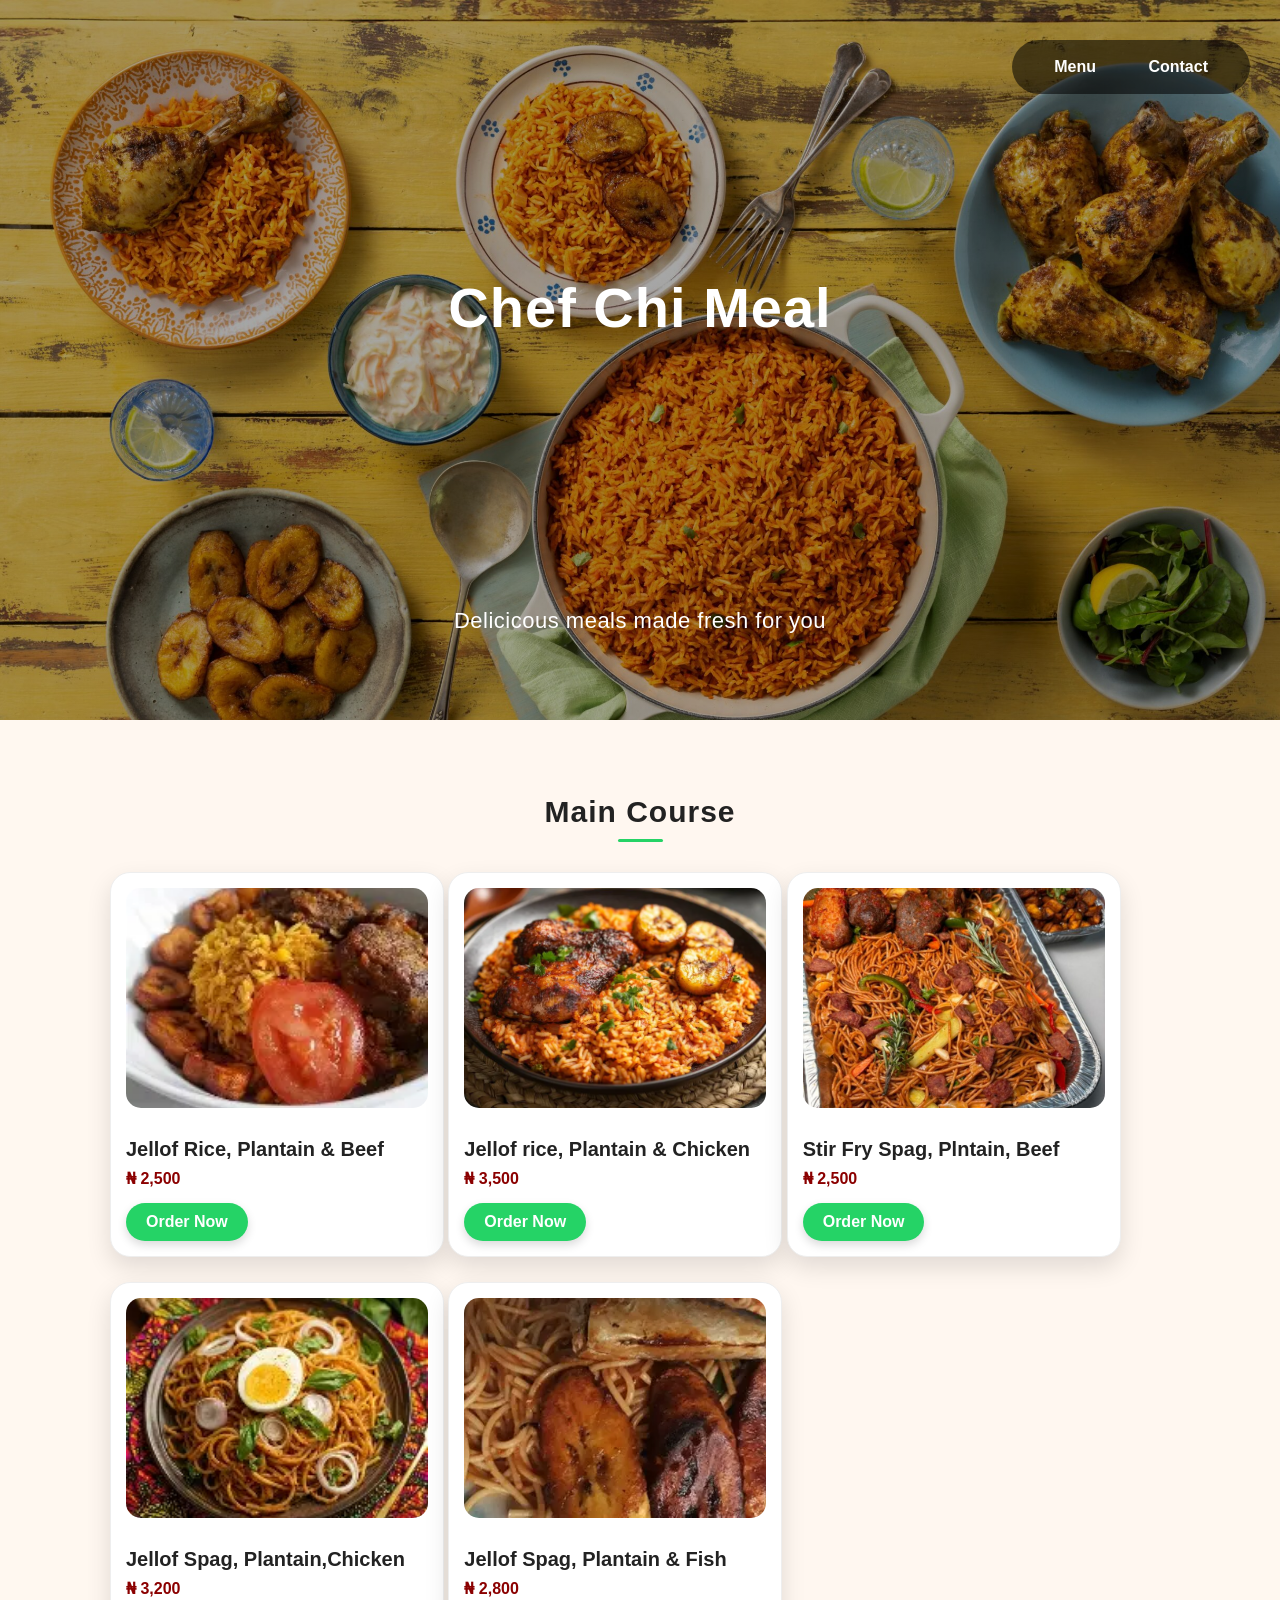
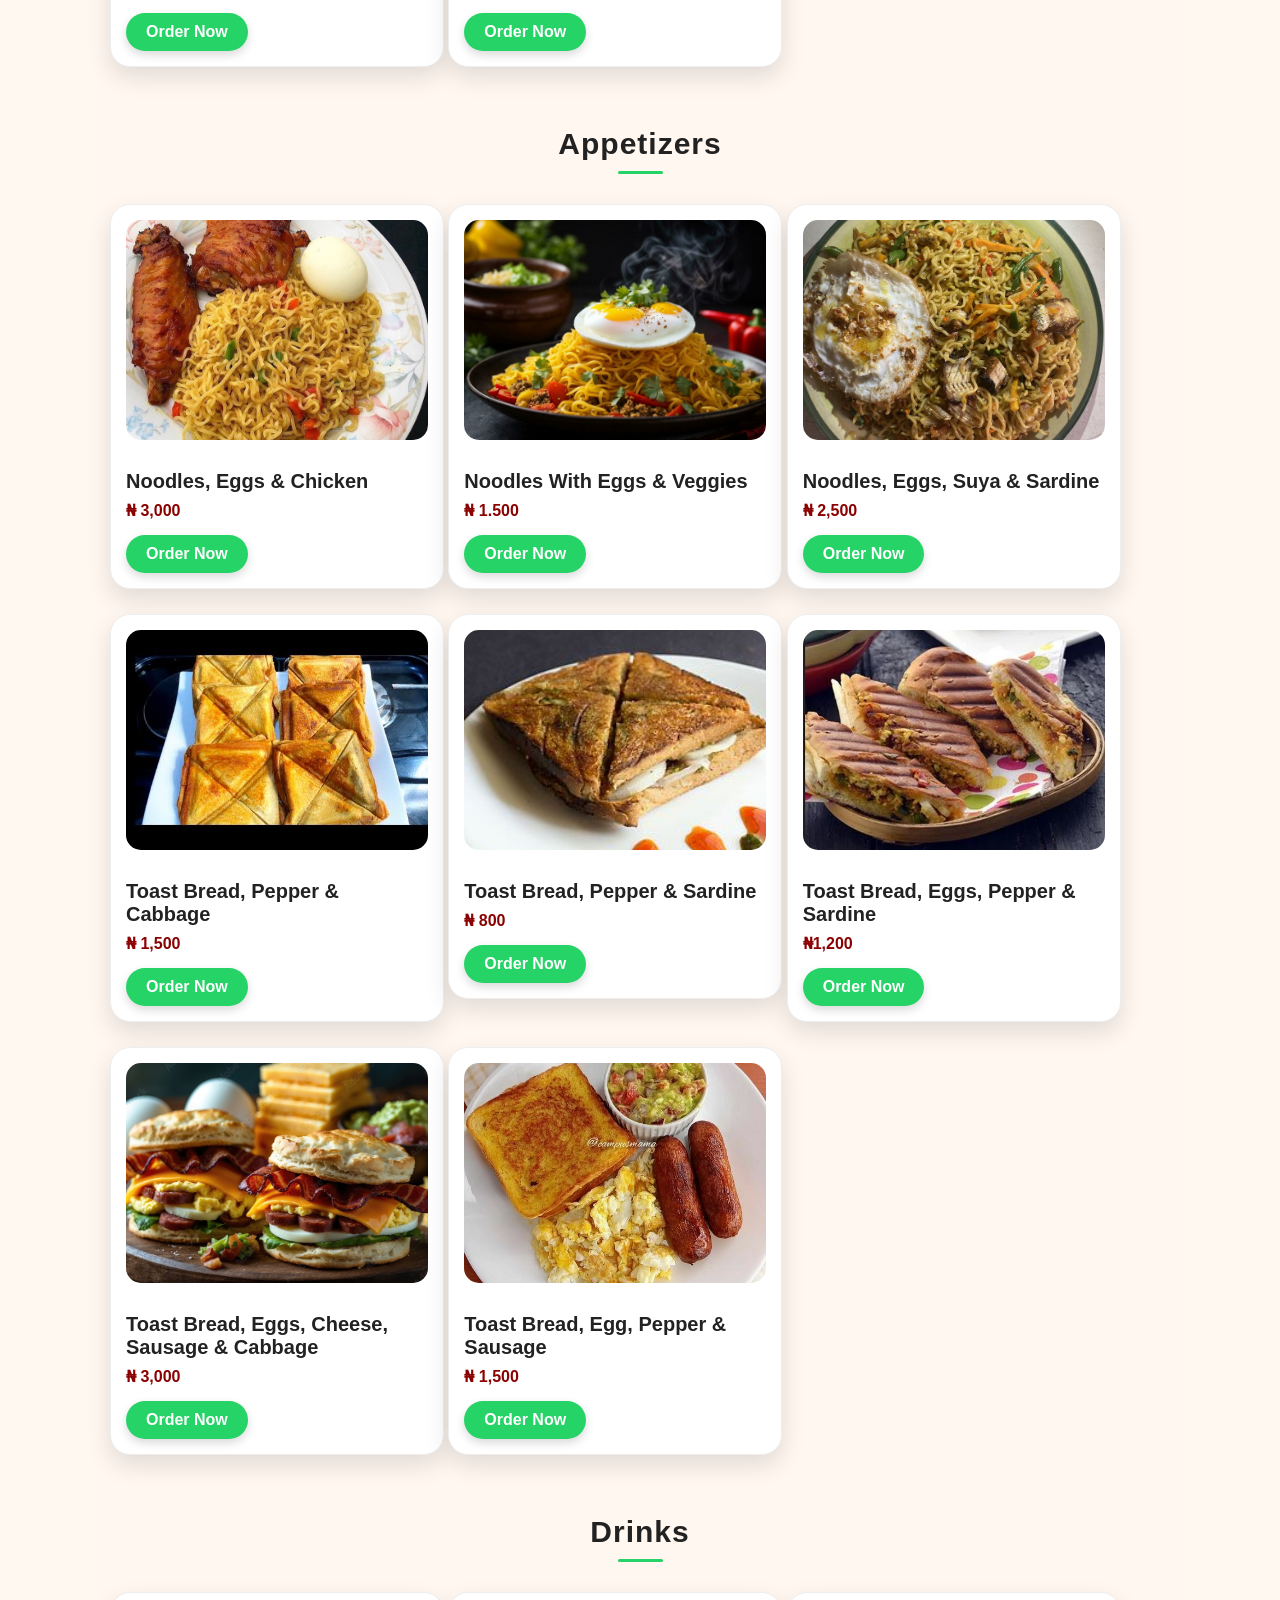
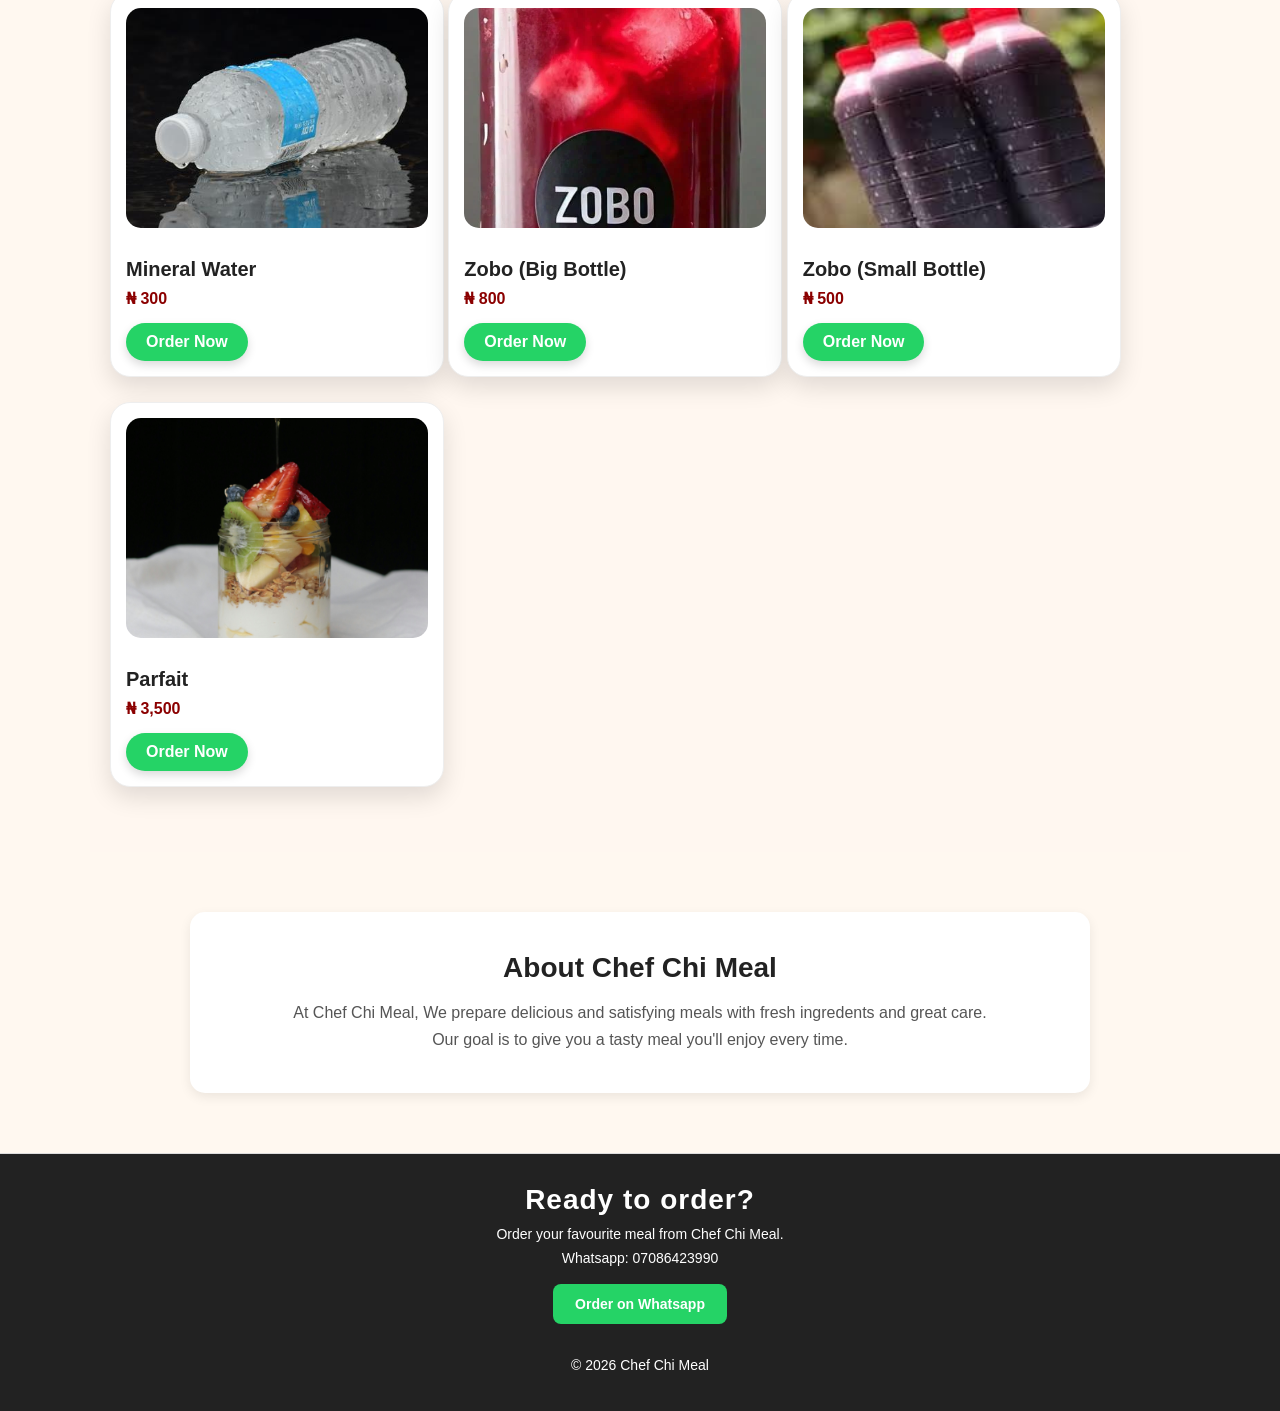
==== index.html @ d4191539 "Add initial HTML structure, CSS styles, and images for Chef Chi Meal website" ====
<html>
    <html lang="UTF-8">
        <head>
        <meta name="viewport" content="width=device-width," inital-scale="1.0">
        <title>Chef chi  Meal </title>
        <link rel="stylesheet" href="style.css">
        </head>

        <body>

            <header>
                <nav>
                    <a href="#menu">Menu</a>
                    <a href="#contact">Contact</a>
                    </nav>
                    <div>
                <h1>Chef Chi Meal</h1>
                <p>Delicicous meals made fresh for you</p>
                </div>
                </header>

                <main id="menu">
                    <h2>Main Course</h2>
                    <div>
                        <img src="images/jollof-beef.jpg" alt="Jellof Rice, Plantain and Beef">
                        <h3>Jellof Rice, Plantain & Beef</h3>
                        <p>&#8358; 2,500</p>

                        <a href="order.html?name=Jellof%20Rice%2C%20Plantain%20%26%20Beef=2500">Order Now</a>
                        </div>
                        
                        <div>
                            <img src="images/jollof-chicken.jpg" alt="Jellof Rice, Plantain and Chicken">
                            <h3>Jellof rice, Plantain & Chicken</h3>
                            <p>&#8358; 3,500</p>
             <a href="order.html?name=Jellof%20Rice%2C%20Plantain%20%26%20Chicken=3500">Order Now</a>
                            </div>

                            <div>
             <img src="images/stir-fry-spag.jpg" alt="Stir Fry Spaghetti, Plantain and Beef">
                                <h3>Stir Fry Spag, Plntain, Beef</h3>
                                <p>&#8358; 2,500</p>
                                <a href="order.html?name=Stir%20Fry%20Spag%2C%20Plantain%20%26%20Beef=2500">Order Now</a>
                                </div>

                                <div>
                                    <img src="images/jellof-spag-chicken.jpg" alt="Jellof Spaghetti, Plantain and Chicken">
                                    <h3>Jellof Spag, Plantain,Chicken</h3>
                                    <p>&#8358; 3,200</p>
             <a href="order.html?name=Jellof%20Spag%2C%20Plantain%20%26%20Chicken&price=3200">Order Now</a>
                                    </div>

                                    <div>
                                        <img src="images/jellof-spag-fish.jpg" alt="Jellof Spaghetti, Plantain and Fish">
  <h3>Jellof Spag, Plantain & Fish</h3>
                 <p>&#8358; 2,800</p>
         <a href="order.html?name=Jellof%20Spag%2C%20Plantain%20%26%20Fish=2800">Order Now</a>
                             </div>
                             
                             

                             <h2>Appetizers</h2>

                             <div>
                                <img src="images/indomie-egg-chicken.jpg" alt="Noodles, Eggs and Chcken">
                                <h3>Noodles, Eggs & Chicken</h3>
                                <p>&#8358; 3,000</p>
                                <a href="order.html?name=Noodles%2C%20Eggs%20%26%20Chicken=3000">Order Now</a>
                                </div>

                                <div>
                                    <img src="images/noodles-eggs-veggies.jpg" alt="Noodles With Eggs and Veggies">
                                    <h3>Noodles With Eggs & Veggies</h3>
                                    <p>&#8358; 1.500</p>
                                    <a href="order.html?name=Noodles%20With%20Eggs%20%26%20Veggies=1500">Order Now</a>
                                    </div>

                                    <div>
                                        <img src="images/noodles-suya-sardine.jpg" alt-Noodles, Eggs, Suya and Sardine>
               <h3>Noodles, Eggs, Suya & Sardine</h3>
               <p>&#8358; 2,500</p>
               <a href="order.html?name=Noodles%2C%20Eggs%2C%20Suya%20%26%20Sardine=2500">Order Now</a>
               </div>

               <div>
                <img src="images/toast-pepper-cabbage.jpg" alt="Toast Bread, Pepper and Cabbage">
                <h3>Toast Bread, Pepper & Cabbage</h3>
                <p>&#8358; 1,500</p>
                <a href="order.html?name=Toast%20Bread%2C%20Pepper%20%26%20Cabbage=1500">Order Now</a>
                </div>

                <div>
                    <img src="images/toast-pepper-sardine.jpg" alt="Toast Bread, Pepper and Sardine">
                    <h3>Toast Bread, Pepper & Sardine</h3>
                    <p>&#8358; 800</p>
                    <a href="order.html?name=Toast%20Bread%2C%20Pepper%20%26%20Sardine=800">Order Now</a>
                    </div>

                    <div>
                        <img src="images/toast-eggs-pepper-sardine.jpg" alt="Toast Bread, Eggs, Pepper and Sardne">
                        <h3>Toast Bread, Eggs, Pepper & Sardine</h3>
                        <p>&#8358;1,200</p>
                        <a href="order.html?name=Toast%20Bread%2C%20Eggs%2C%20Pepper%20%26%20Sardine=1200">Order Now</a>
                        </div>

                        <div>
                            <img src="images/toast-eggs-cheese-sausage-cabbage.jpg" alt="Toast Bread, Eggs, Cheese, Sausage and Cabbage">
          <h3>Toast Bread, Eggs, Cheese, Sausage & Cabbage</h3>
                 <p>&#8358; 3,000</p>
 <a href="order.html?name=Toast%20Bread%2C%20Eggs%2C%20Cheese%2C%20Sausage%20%26%20Cabbage=3000">Order Now</a>
                 </div>

                 <div>
                    <img src="images/toast-egg-pepper-sausage.jpg" alt="Toast Bread, Egg, Pepper and Sausage">
                    <h3>Toast Bread, Egg, Pepper & Sausage</h3>
                    <p>&#8358; 1,500</p>
                    <a href="order.html?name=Toast%20Bread%2C%20Eggs%2C%20Pepper%20%26%20Sausage=1500">Order Now</a>
                    </div>

                    <h2>Drinks</h2>
                    <div>
                        <img src="images/mineral-water.jpg" alt="Mineral Water">
                        <h3>Mineral Water</h3>
                        <p>&#8358; 300</p>
                        <a href="order.html?name=Mineral%20Water=300">Order Now</a>
                        </div>

                        <div>
                            <img src="images/zobo-big.jpg" alt="Zobo Big Bottle">
                            <h3>Zobo (Big Bottle)</h3>
                            <p>&#8358; 800</p>
                            <a href="order.html?name=Zobo%20%28Big%20Bottle%29=800">Order Now</a>
                            </div>

                            <div>
                                <img src="images/zobo-small.jpg" alt="Zobo Small Bottle">
                                <h3>Zobo (Small Bottle)</h3>
                                <p>&#8358; 500</p>
                                <a href="order.html?name=Zobo%20%28Small%20Bottle%29=500">Order Now</a>
                                </div>

                                <div>
                                    <img src="images/parfait.jpg" alt="Parfait">
                                    <h3>Parfait</h3>
                                    <p>&#8358; 3,500</p>
                                    <a href="order.html?name=Parfait=3500">Order Now</a>
                                    </div>

                                    </main>
                                    
                                    <section id="about">
                                        <h2>About Chef Chi Meal</h2>
                        <p>At Chef Chi Meal, We prepare delicious and satisfying meals with fresh ingredents and great care. Our goal is to give you a tasty meal you'll enjoy every time.</p>
</section>
                                    <footer id="contact">
                             <h2>Ready to order?</h2>
             <p>Order your favourite meal from Chef Chi Meal.</p>
             
             <p>Whatsapp: 07086423990</p>
             <a href="https://wa.me/23407086423990">
                Order on Whatsapp
             </a>
             
             
             <p>&copy; 2026 Chef Chi Meal</P
             </footer>

             </body>
             </html>
---- style.css ----
html {
        scroll-behaviour: smooth;
     }

     * {
    margin: 0;
    padding: 0;
    box-sizing: border-box;
}

body {
    font-family: Arial, sans-serif;
    background-color: #fff8f0;
    color: white;
}

header {
    text-align: center;
    padding: 80px 20px;
    height: 80vh;
    background-image: linear-gradient(rgba(0, 0, 0, 0.35),rgba(0, 0, 0, 0.35)), url("images/hero-food2.jpg");
    background-size: cover;
    background-position: center center;
    background-attachment: fixed;
    color: white;
}

header h1 {
    font-size: 56px;
    margin-bottom: 18px;
    letter-spacing: 1px;
    text-align: center;
    padding: 250px;
}

header  p {
    font-size: 22px;
    letter-spacing: 0.5px;
    color: #ffffff;
}

main {
    max-width: 1000px;
    margin: 30px auto;
    padding: 0 20px;
    background-color: #fff7f0;
}
main h2 {
    text-align: center;
    margin: 50px 0 25px;
    color: #8b0000;
    font-size: 32px;
    letter-spacing: 1px;
}

main div {
    background-color: white;
    padding: 15px;
    margin-bottom: 25px;
    border-radius: 20px;
    box-shadow: 0 10px 25px rgba(0, 0, 0, 0.12);
    border: 1px solid #eee;
    width: 31.5%;
    display: inline-block;
    vertical-align: top;
    transition: 0.3s;
}

main div:hover {
    transform: translateY(-7px);
}


main div h3 {
    margin-bottom: 10px;
    color: #222;
    font-size: 18px;
}

main div p {
    font-weight: bold;
    font-size: 16px;
    color: #8b0000;
}

main div a {
display: inline-block;
margin-top: 15px;
padding: 10px 20px;
background-color: #25D366;
color: white;
text-decoration: none;
border-radius: 25px;
font-weight: bold;
transition: 0.3s;
box-shadow: 0 4px 10px rgba(0,0,0,0.15);
}

main div a:hover {
    opacity: 0.8;
    transform: translateY(-3px);
}

#about {
    max-width: 900px;
    margin: 60px auto;
    padding: 40px 25px;
    text-align: center;
    color: #333;
    background-color:white;
    border-radius: 15px;
    box-shadow: 0 4px 12px rgba(0, 0, 0, 0.08);
}
#about h2 {
    color: #8b0000;
    margin-bottom: 15px;
}
#about p {
    max-width: 700px;
    margin: 0 auto;
    line-height: 1,7;
}



footer {
    text-align: center;
    padding: 60px 20px;
    background-color: #222;
    color: white;
}

footer h2 {
    font-size: 28px;
    margin-bottom: 10px;
    letter-spacing: 1px
}

footer p {
    margin-bottom: 10px;
}

footer a {
    display: inline-block;
    margin: 25px 0;
    padding: 14px 28px;
    background-color: #25D366;
    color: white;
    text-decoration: none;
    border-radius: 25px;
    font-weight: bold;
}

footer a:hover {
    opacity: 0.8;
}

main div img {
    width: 100%;
    height: 230px;
    object-fit: cover;
    border-radius: 14px;
    margin-bottom: 15px;
    transition: 0.4s;
}

main div img:hover {
    transform: scale(1.05);
}

header nav {
    margin-bottom: 30px;
}
header nav a {
    color: white;
    text-decoration: none;
    margin: 0 18px;
    font-weight: bold;
    font-size: 18px;
    transition: 0.3s;
}

header nav a: hover {
    opacity: 0.8;
    transform: translateY(-2px);
}

@media (max-width: 600px) {
    main div {
        width: 100%;
        margin-bottom: 15px;
        padding: 15px;
    }
    header h1 {
        font-size: 38px;
}
header nav a {
    margin: 0 8px;
}
}

back-menu {
    display: inline-block;
    margin-top: 15px;
    padding: 10px 20px;
    color: #25D366;
    text-decoration: none;
    font-weight: bold;
    border: 2px solid #25D366;
    border-radius: 5px;
}

footer {
    text-align: center;
    padding: 20px;
    margin-top: 30px;
    font-size: 14px;
    border-top: 1px solid #ddd;
}

@media (max-width: 600px) {
    main div img {
        width: 100%;
        height: auto;
        border-radius: 12px;
    }
}

@media (max-width: 600px) {
    main div a {
        display: inline-block;
        padding: 12px 20px;
        font-size: 16px;
    }
}

footer {
    background-color: #222;
    color: white;
    text-align: center;
    padding: 30px 20px;
    margin-top: 40px;
}

footer h2 {
    margin-bottom: 10px;
}

footer p {
    margin: 8px 0;
}

footer a {
    display: inline-block;
    margin-top: 10px;
    padding: 12px 22px;
    background-color: #25D366;
    color: white;
    text-decoration: none;
    border-radius: 8px;
    font-weight: bold;
}

footer a:hover {
    background-color: #1ebe5d;
}

#about {
    padding: 40px 20px;
    text-align: center;
    bacground-color: #fff7f0;
}

#about h2 {
    font-size: 28px;
    color: #222;
    margin-bottom: 15px;
}

#about p {
    max-width: 700px;
    margin: 0 auto;
    line-height: 1.7;
    color: #555;
}

header {
    padding: 25px 20px;
    text-align: center;
}

header nav {
    margin-top: 15px;
}

header nav a {
    display: inline-block;
    padding: 8px 12px;
    text-decoration: none;
}

main {
    max-width: 1100px;
    margin: 0 auto;
    padding: 40px 20px;
}

main h2 {
    width: 100%;
    text-align: center;
    margin: 35px 0 20px;
    color: #222;
    font-size: 30px;
}

header nav {
    position: absolute;
    top: 25px;
    right: 30px;
}

header nav a {
    color: white;
    margin: 0 12px;
    font-weight: bold;
    font-size: 16px;
    text-decoration: none;
}

header nav a:hover {
    color: #ffd166;
}

header nav {
    background-color: rgba(0, 0, 0, 0.55);
    padding: 10px 18px;
    border-radius: 30px;
}

main div img {
    width: 100%;
    height: 220px;
    object-lift: cover;
    border-radius: 15px;
}

main div h3 {
    font-size: 20px;
    margin: 15px 0 8px;
    color: #222;
}

main h2 {
    position: relative;
    padding-bottom: 10px;
}

main h2::after {
    content: "";
    display: block;
    width: 45px;
    height: 3px;
    background-color: #25D366;
    margin: 10px auto 0;
    border-radius: 5px;
}
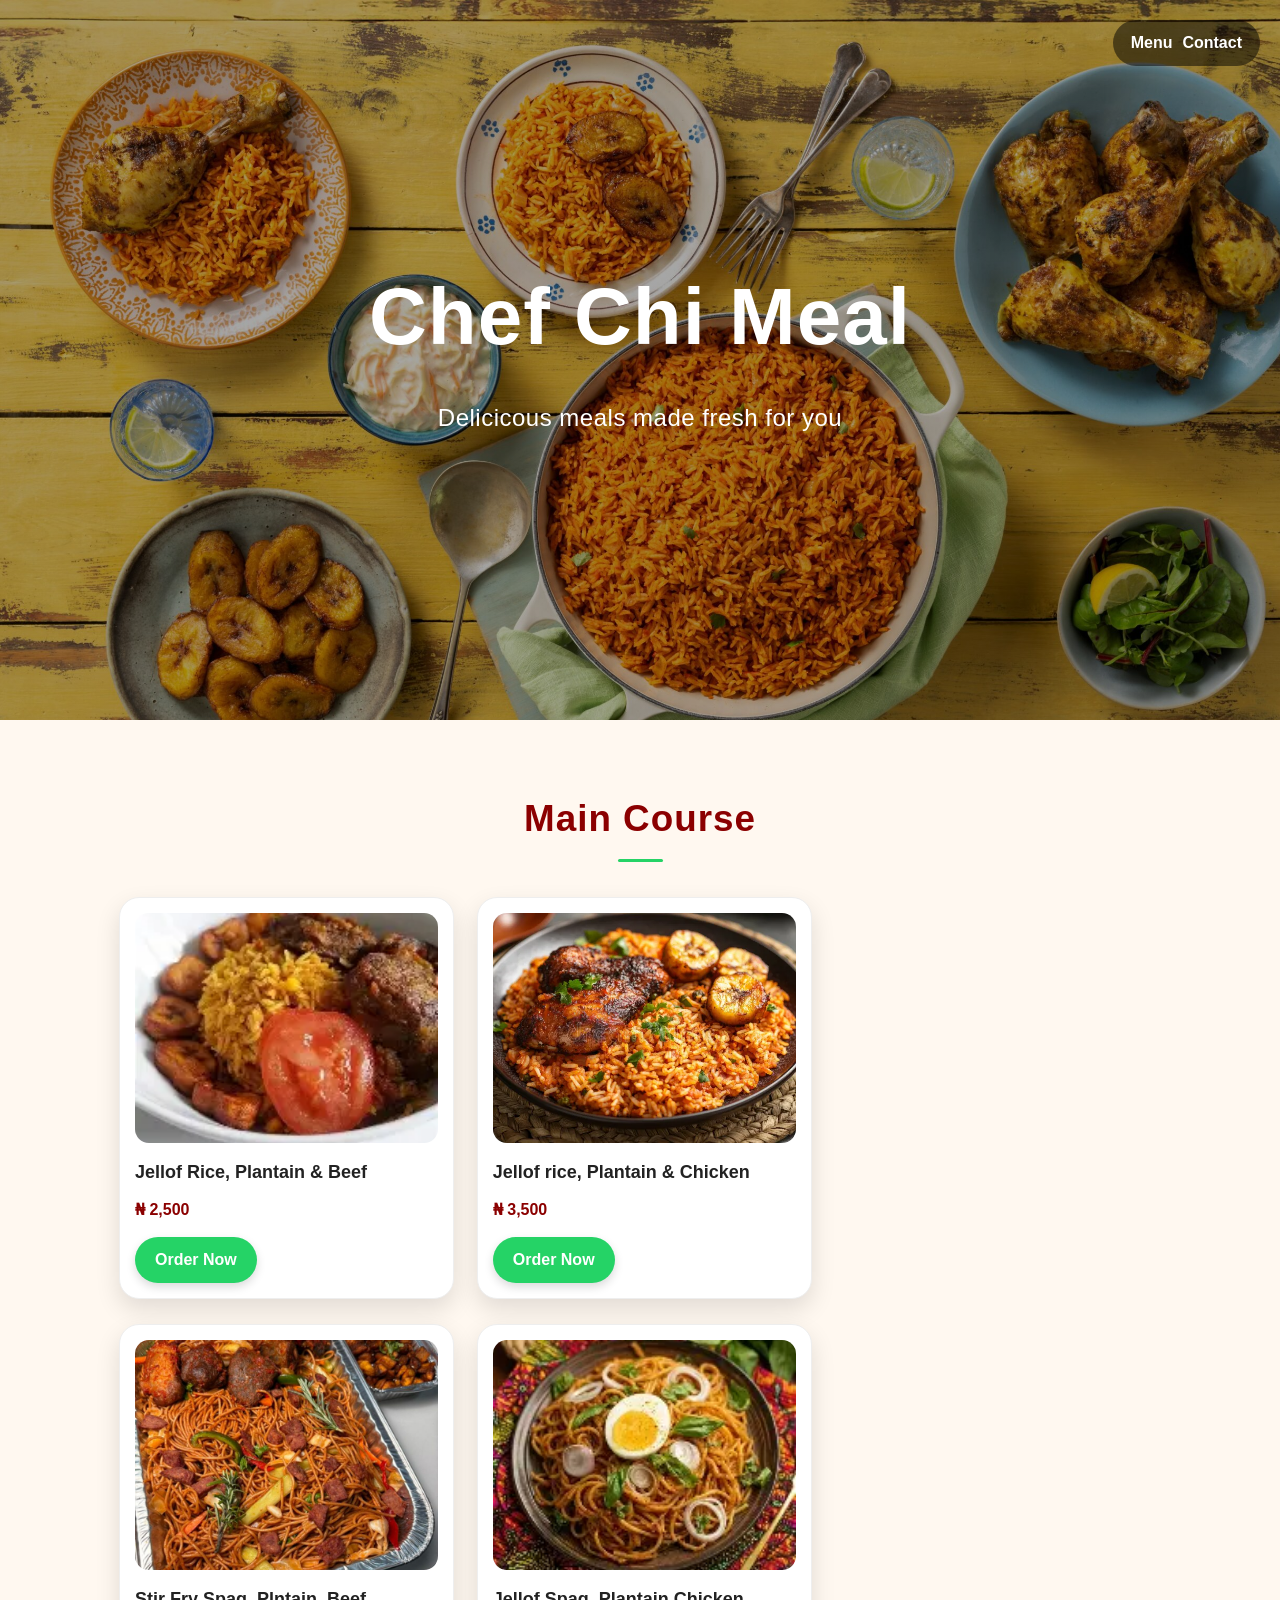
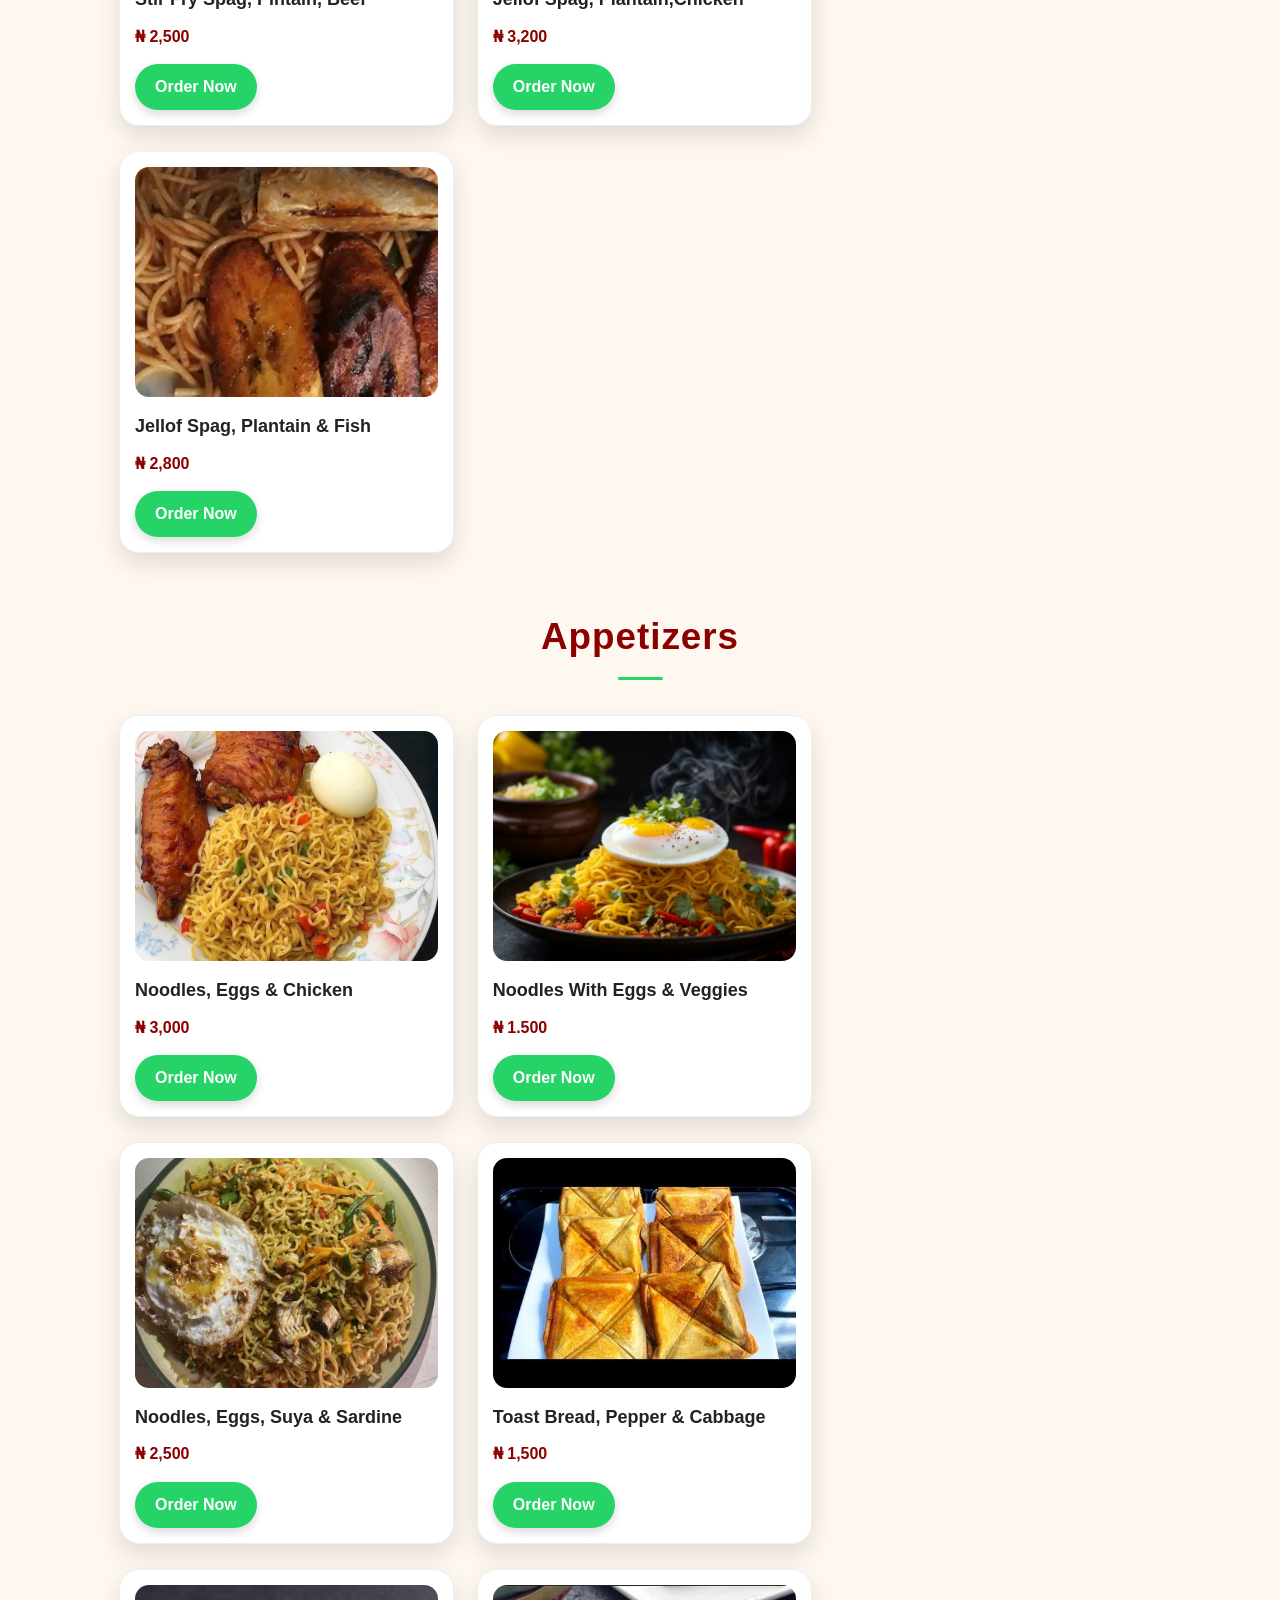
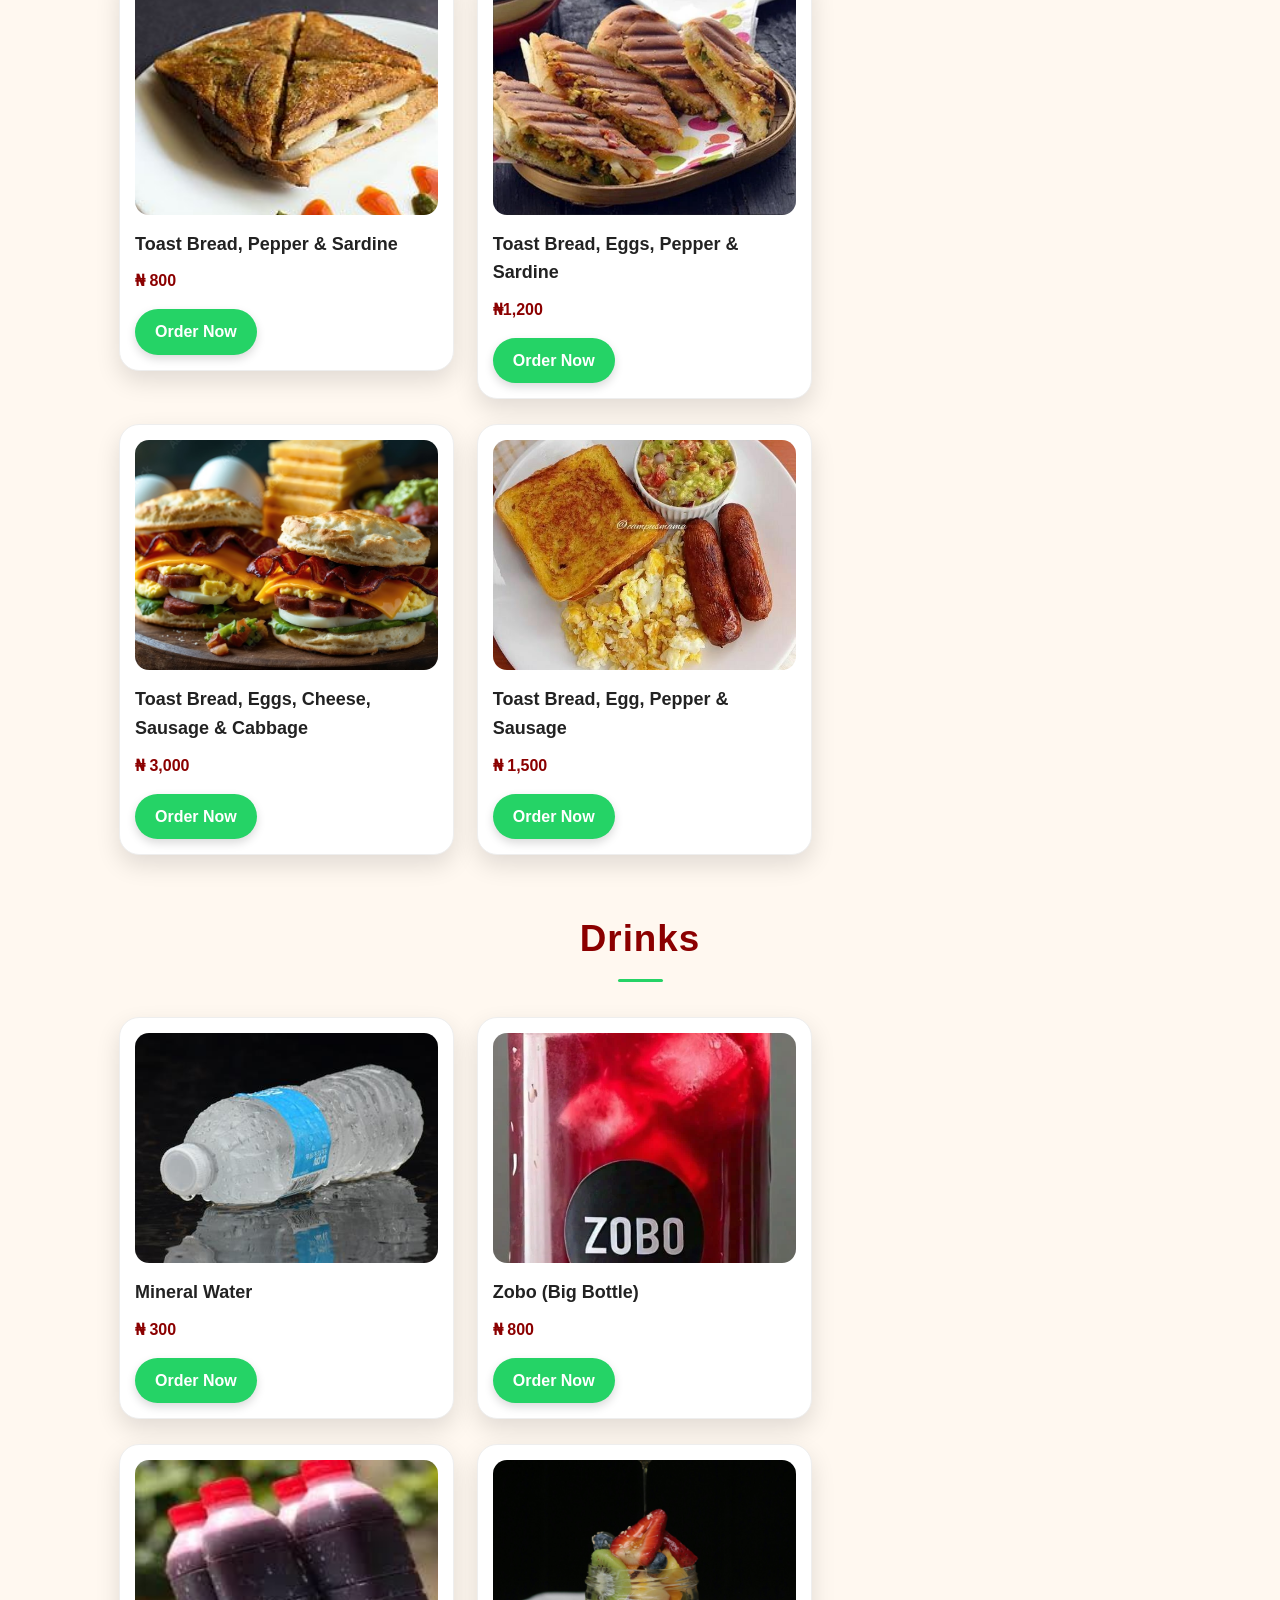
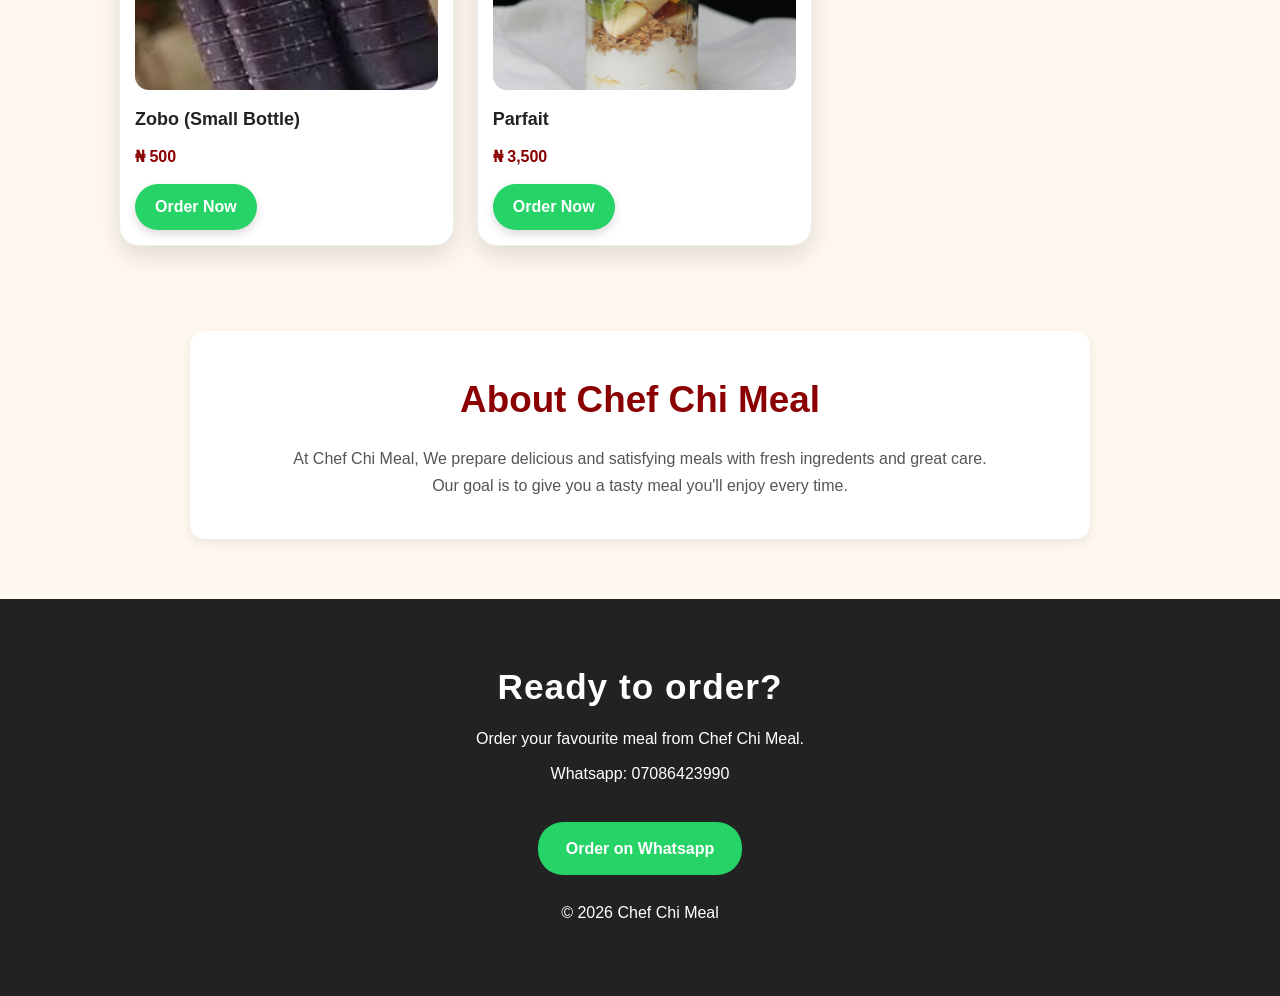
==== commit d6e0319b: "update message" ====
--- a/index.html
+++ b/index.html
@@ -9,10 +9,17 @@
         <body>
 
             <header>
-                <nav>
-                    <a href="#menu">Menu</a>
-                    <a href="#contact">Contact</a>
-                    </nav>
+                <nav class="main-nav" aria-label="Main navigation">
+                    <button class="menu-toggle" type="button" aria-label="Toggle menu" aria-expanded="false">
+                        <span></span>
+                        <span></span>
+                        <span></span>
+                    </button>
+                    <div class="nav-links">
+                        <a href="#menu">Menu</a>
+                        <a href="#contact">Contact</a>
+                    </div>
+                </nav>
                     <div>
                 <h1>Chef Chi Meal</h1>
                 <p>Delicicous meals made fresh for you</p>
@@ -165,6 +172,19 @@
              <p>&copy; 2026 Chef Chi Meal</P
              </footer>
 
+             <script>
+                const menuToggle = document.querySelector('.menu-toggle');
+                const navLinks = document.querySelector('.nav-links');
+
+                if (menuToggle && navLinks) {
+                    menuToggle.addEventListener('click', () => {
+                        const isExpanded = menuToggle.getAttribute('aria-expanded') === 'true';
+                        menuToggle.setAttribute('aria-expanded', String(!isExpanded));
+                        navLinks.classList.toggle('open');
+                    });
+                }
+             </script>
+
              </body>
              </html>
              
--- a/style.css
+++ b/style.css
@@ -1,8 +1,8 @@
      html {
-        scroll-behaviour: smooth;
-     }
-
-     * {
+    scroll-behavior: smooth;
+}
+
+* {
     margin: 0;
     padding: 0;
     box-sizing: border-box;
@@ -11,346 +11,110 @@
 body {
     font-family: Arial, sans-serif;
     background-color: #fff8f0;
-    color: white;
+    color: #222;
+    line-height: 1.6;
+}
+
+a {
+    text-decoration: none;
 }
 
 header {
-    text-align: center;
-    padding: 80px 20px;
-    height: 80vh;
-    background-image: linear-gradient(rgba(0, 0, 0, 0.35),rgba(0, 0, 0, 0.35)), url("images/hero-food2.jpg");
+    position: relative;
+    display: flex;
+    flex-direction: column;
+    justify-content: center;
+    align-items: center;
+    text-align: center;
+    padding: 30px 20px 60px;
+    min-height: 80vh;
+    background-image: linear-gradient(rgba(0, 0, 0, 0.35), rgba(0, 0, 0, 0.35)), url("images/hero-food2.jpg");
     background-size: cover;
     background-position: center center;
     background-attachment: fixed;
     color: white;
 }
 
+header nav {
+    position: absolute;
+    top: 20px;
+    right: 20px;
+    display: flex;
+    align-items: center;
+}
+
+.nav-links {
+    display: flex;
+    gap: 10px;
+    flex-wrap: wrap;
+    justify-content: center;
+    background-color: rgba(0, 0, 0, 0.5);
+    padding: 10px 18px;
+    border-radius: 999px;
+}
+
+header nav a {
+    color: white;
+    font-weight: bold;
+    font-size: 16px;
+    transition: 0.3s;
+}
+
+header nav a:hover {
+    opacity: 0.8;
+    transform: translateY(-2px);
+}
+
+.menu-toggle {
+    display: none;
+    border: none;
+    background: rgba(0, 0, 0, 0.45);
+    border-radius: 50%;
+    width: 46px;
+    height: 46px;
+    align-items: center;
+    justify-content: center;
+    cursor: pointer;
+    padding: 0;
+}
+
+.menu-toggle span {
+    display: block;
+    width: 22px;
+    height: 2px;
+    background: white;
+    border-radius: 2px;
+    margin: 3px 0;
+    transition: 0.3s ease;
+}
+
 header h1 {
-    font-size: 56px;
+    font-size: clamp(2.5rem, 7vw, 5rem);
     margin-bottom: 18px;
     letter-spacing: 1px;
     text-align: center;
-    padding: 250px;
-}
-
-header  p {
-    font-size: 22px;
+    max-width: 800px;
+}
+
+header p {
+    font-size: clamp(1.05rem, 2.8vw, 1.5rem);
     letter-spacing: 0.5px;
     color: #ffffff;
-}
-
-main {
-    max-width: 1000px;
-    margin: 30px auto;
-    padding: 0 20px;
-    background-color: #fff7f0;
-}
-main h2 {
-    text-align: center;
-    margin: 50px 0 25px;
-    color: #8b0000;
-    font-size: 32px;
-    letter-spacing: 1px;
-}
-
-main div {
-    background-color: white;
-    padding: 15px;
-    margin-bottom: 25px;
-    border-radius: 20px;
-    box-shadow: 0 10px 25px rgba(0, 0, 0, 0.12);
-    border: 1px solid #eee;
-    width: 31.5%;
-    display: inline-block;
-    vertical-align: top;
-    transition: 0.3s;
-}
-
-main div:hover {
-    transform: translateY(-7px);
-}
-
-
-main div h3 {
-    margin-bottom: 10px;
-    color: #222;
-    font-size: 18px;
-}
-
-main div p {
-    font-weight: bold;
-    font-size: 16px;
-    color: #8b0000;
-}
-
-main div a {
-display: inline-block;
-margin-top: 15px;
-padding: 10px 20px;
-background-color: #25D366;
-color: white;
-text-decoration: none;
-border-radius: 25px;
-font-weight: bold;
-transition: 0.3s;
-box-shadow: 0 4px 10px rgba(0,0,0,0.15);
-}
-
-main div a:hover {
-    opacity: 0.8;
-    transform: translateY(-3px);
-}
-
-#about {
-    max-width: 900px;
-    margin: 60px auto;
-    padding: 40px 25px;
-    text-align: center;
-    color: #333;
-    background-color:white;
-    border-radius: 15px;
-    box-shadow: 0 4px 12px rgba(0, 0, 0, 0.08);
-}
-#about h2 {
-    color: #8b0000;
-    margin-bottom: 15px;
-}
-#about p {
-    max-width: 700px;
-    margin: 0 auto;
-    line-height: 1,7;
-}
-
-
-
-footer {
-    text-align: center;
-    padding: 60px 20px;
-    background-color: #222;
-    color: white;
-}
-
-footer h2 {
-    font-size: 28px;
-    margin-bottom: 10px;
-    letter-spacing: 1px
-}
-
-footer p {
-    margin-bottom: 10px;
-}
-
-footer a {
-    display: inline-block;
-    margin: 25px 0;
-    padding: 14px 28px;
-    background-color: #25D366;
-    color: white;
-    text-decoration: none;
-    border-radius: 25px;
-    font-weight: bold;
-}
-
-footer a:hover {
-    opacity: 0.8;
-}
-
-main div img {
-    width: 100%;
-    height: 230px;
-    object-fit: cover;
-    border-radius: 14px;
-    margin-bottom: 15px;
-    transition: 0.4s;
-}
-
-main div img:hover {
-    transform: scale(1.05);
-}
-
-header nav {
-    margin-bottom: 30px;
-}
-header nav a {
-    color: white;
-    text-decoration: none;
-    margin: 0 18px;
-    font-weight: bold;
-    font-size: 18px;
-    transition: 0.3s;
-}
-
-header nav a: hover {
-    opacity: 0.8;
-    transform: translateY(-2px);
-}
-
-@media (max-width: 600px) {
-    main div {
-        width: 100%;
-        margin-bottom: 15px;
-        padding: 15px;
-    }
-    header h1 {
-        font-size: 38px;
-}
-header nav a {
-    margin: 0 8px;
-}
-}
-
-back-menu {
-    display: inline-block;
-    margin-top: 15px;
-    padding: 10px 20px;
-    color: #25D366;
-    text-decoration: none;
-    font-weight: bold;
-    border: 2px solid #25D366;
-    border-radius: 5px;
-}
-
-footer {
-    text-align: center;
-    padding: 20px;
-    margin-top: 30px;
-    font-size: 14px;
-    border-top: 1px solid #ddd;
-}
-
-@media (max-width: 600px) {
-    main div img {
-        width: 100%;
-        height: auto;
-        border-radius: 12px;
-    }
-}
-
-@media (max-width: 600px) {
-    main div a {
-        display: inline-block;
-        padding: 12px 20px;
-        font-size: 16px;
-    }
-}
-
-footer {
-    background-color: #222;
-    color: white;
-    text-align: center;
-    padding: 30px 20px;
-    margin-top: 40px;
-}
-
-footer h2 {
-    margin-bottom: 10px;
-}
-
-footer p {
-    margin: 8px 0;
-}
-
-footer a {
-    display: inline-block;
-    margin-top: 10px;
-    padding: 12px 22px;
-    background-color: #25D366;
-    color: white;
-    text-decoration: none;
-    border-radius: 8px;
-    font-weight: bold;
-}
-
-footer a:hover {
-    background-color: #1ebe5d;
-}
-
-#about {
-    padding: 40px 20px;
-    text-align: center;
-    bacground-color: #fff7f0;
-}
-
-#about h2 {
-    font-size: 28px;
-    color: #222;
-    margin-bottom: 15px;
-}
-
-#about p {
-    max-width: 700px;
-    margin: 0 auto;
-    line-height: 1.7;
-    color: #555;
-}
-
-header {
-    padding: 25px 20px;
-    text-align: center;
-}
-
-header nav {
-    margin-top: 15px;
-}
-
-header nav a {
-    display: inline-block;
-    padding: 8px 12px;
-    text-decoration: none;
 }
 
 main {
     max-width: 1100px;
     margin: 0 auto;
-    padding: 40px 20px;
+    padding: 40px 20px 0;
 }
 
 main h2 {
     width: 100%;
     text-align: center;
-    margin: 35px 0 20px;
-    color: #222;
-    font-size: 30px;
-}
-
-header nav {
-    position: absolute;
-    top: 25px;
-    right: 30px;
-}
-
-header nav a {
-    color: white;
-    margin: 0 12px;
-    font-weight: bold;
-    font-size: 16px;
-    text-decoration: none;
-}
-
-header nav a:hover {
-    color: #ffd166;
-}
-
-header nav {
-    background-color: rgba(0, 0, 0, 0.55);
-    padding: 10px 18px;
-    border-radius: 30px;
-}
-
-main div img {
-    width: 100%;
-    height: 220px;
-    object-lift: cover;
-    border-radius: 15px;
-}
-
-main div h3 {
-    font-size: 20px;
-    margin: 15px 0 8px;
-    color: #222;
-}
-
-main h2 {
+    margin: 30px 0 25px;
+    color: #8b0000;
+    font-size: clamp(1.8rem, 4vw, 2.3rem);
+    letter-spacing: 1px;
     position: relative;
     padding-bottom: 10px;
 }
@@ -365,6 +129,205 @@
     border-radius: 5px;
 }
 
+main > div {
+    background-color: white;
+    padding: 15px;
+    margin: 0 9px 25px;
+    border-radius: 20px;
+    box-shadow: 0 10px 25px rgba(0, 0, 0, 0.12);
+    border: 1px solid #eee;
+    width: calc(33.333% - 18px);
+    display: inline-block;
+    vertical-align: top;
+    transition: 0.3s;
+}
+
+main > div:hover {
+    transform: translateY(-7px);
+}
+
+main > div h3 {
+    margin-bottom: 10px;
+    color: #222;
+    font-size: 18px;
+}
+
+main > div p {
+    font-weight: bold;
+    font-size: 16px;
+    color: #8b0000;
+}
+
+main > div a {
+    display: inline-block;
+    margin-top: 15px;
+    padding: 10px 20px;
+    background-color: #25D366;
+    color: white;
+    border-radius: 25px;
+    font-weight: bold;
+    transition: 0.3s;
+    box-shadow: 0 4px 10px rgba(0, 0, 0, 0.15);
+}
+
+main > div a:hover {
+    opacity: 0.8;
+    transform: translateY(-3px);
+}
+
+main > div img {
+    width: 100%;
+    height: 230px;
+    object-fit: cover;
+    border-radius: 14px;
+    margin-bottom: 15px;
+    transition: 0.4s;
+}
+
+main > div img:hover {
+    transform: scale(1.05);
+}
+
+#about {
+    max-width: 900px;
+    margin: 60px auto;
+    padding: 40px 25px;
+    text-align: center;
+    color: #333;
+    background-color: white;
+    border-radius: 15px;
+    box-shadow: 0 4px 12px rgba(0, 0, 0, 0.08);
+}
+
+#about h2 {
+    color: #8b0000;
+    margin-bottom: 15px;
+    font-size: clamp(1.8rem, 4vw, 2.3rem);
+}
+
+#about p {
+    max-width: 700px;
+    margin: 0 auto;
+    line-height: 1.7;
+    color: #555;
+}
+
+footer {
+    text-align: center;
+    padding: 60px 20px;
+    background-color: #222;
+    color: white;
+    margin-top: 40px;
+}
+
+footer h2 {
+    font-size: clamp(1.8rem, 4vw, 2.2rem);
+    margin-bottom: 10px;
+    letter-spacing: 1px;
+}
+
+footer p {
+    margin-bottom: 10px;
+}
+
+footer a {
+    display: inline-block;
+    margin: 25px 0;
+    padding: 14px 28px;
+    background-color: #25D366;
+    color: white;
+    text-decoration: none;
+    border-radius: 25px;
+    font-weight: bold;
+}
+
+footer a:hover {
+    opacity: 0.8;
+}
+
+@media (max-width: 900px) {
+    main > div {
+        width: calc(50% - 18px);
+    }
+}
+
+@media (max-width: 600px) {
+    header {
+        min-height: 60vh;
+        padding: 20px 15px 40px;
+    }
+
+    .main-nav {
+        position: static;
+        width: 100%;
+        display: flex;
+        align-items: flex-start;
+        justify-content: flex-end;
+        margin-bottom: 20px;
+    }
+
+    .menu-toggle {
+        display: flex;
+        flex-direction: column;
+    }
+
+    .nav-links {
+        display: none;
+        position: absolute;
+        top: 60px;
+        right: 0;
+        flex-direction: column;
+        align-items: flex-start;
+        gap: 12px;
+        min-width: 150px;
+        padding: 12px 16px;
+        border-radius: 14px;
+        background: rgba(0, 0, 0, 0.75);
+    }
+
+    .nav-links.open {
+        display: flex;
+    }
+
+    .menu-toggle[aria-expanded="true"] span:nth-child(1) {
+        transform: rotate(45deg) translate(5px, 5px);
+    }
+
+    .menu-toggle[aria-expanded="true"] span:nth-child(2) {
+        opacity: 0;
+    }
+
+    .menu-toggle[aria-expanded="true"] span:nth-child(3) {
+        transform: rotate(-45deg) translate(5px, -5px);
+    }
+
+    header nav a {
+        font-size: 14px;
+    }
+
+    main {
+        padding: 25px 15px 0;
+    }
+
+    main > div {
+        display: block;
+        width: 100%;
+        margin: 0 0 18px;
+    }
+
+    main > div img {
+        height: 220px;
+    }
+
+    #about {
+        margin: 30px 15px;
+        padding: 30px 18px;
+    }
+
+    footer {
+        padding: 30px 15px;
+    }
+
 
 
 
